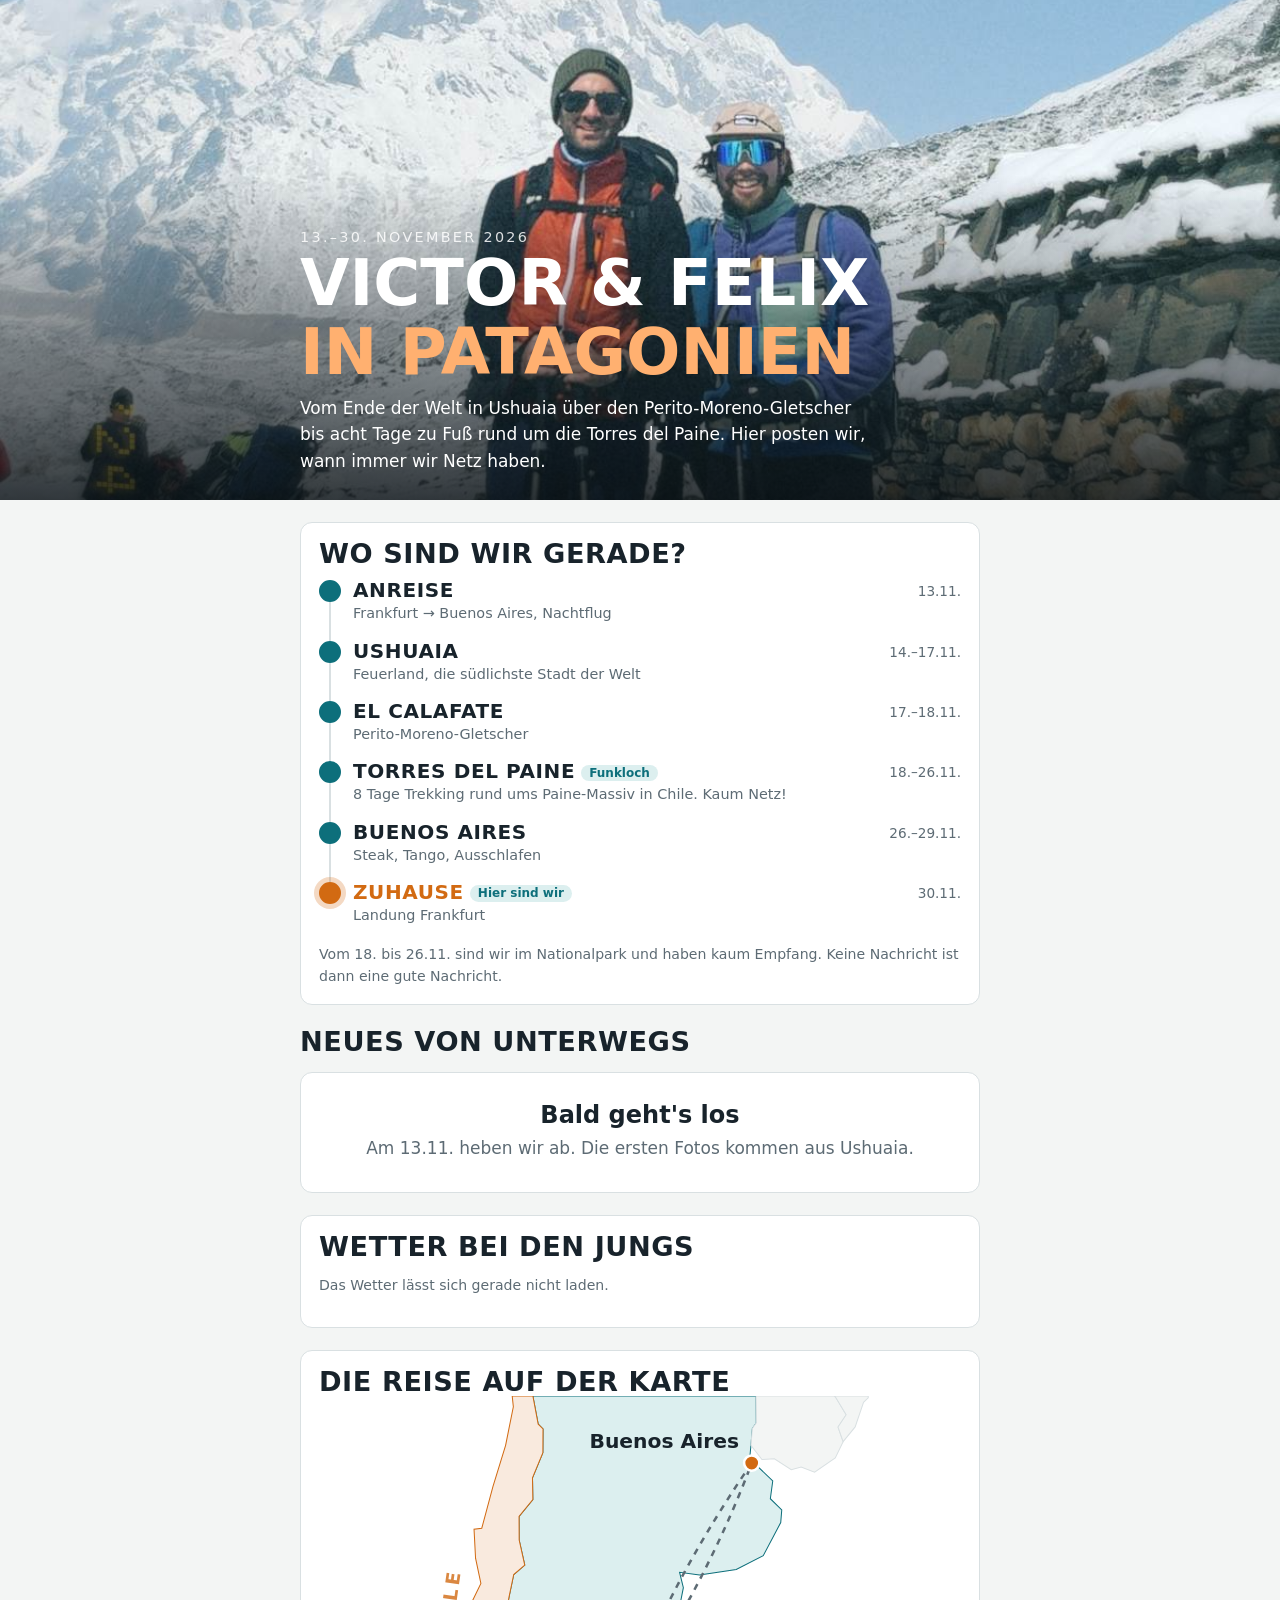
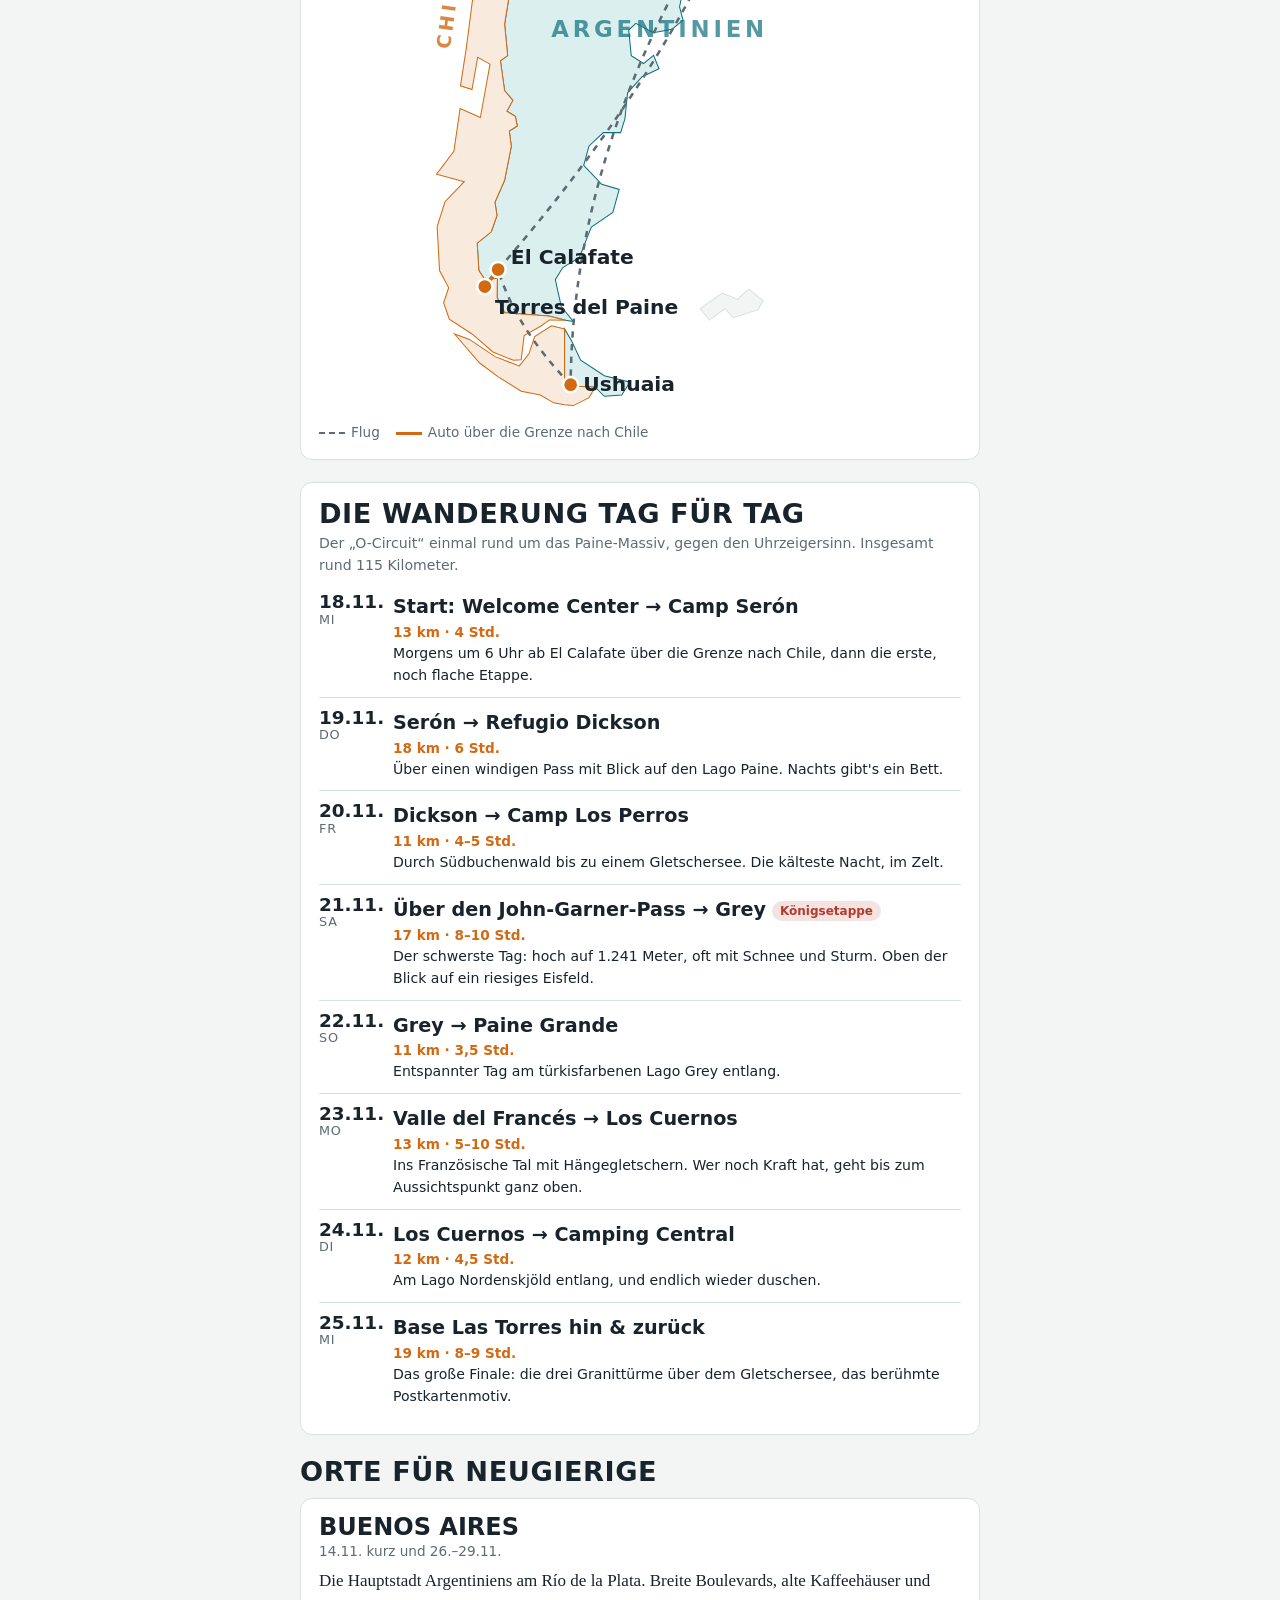
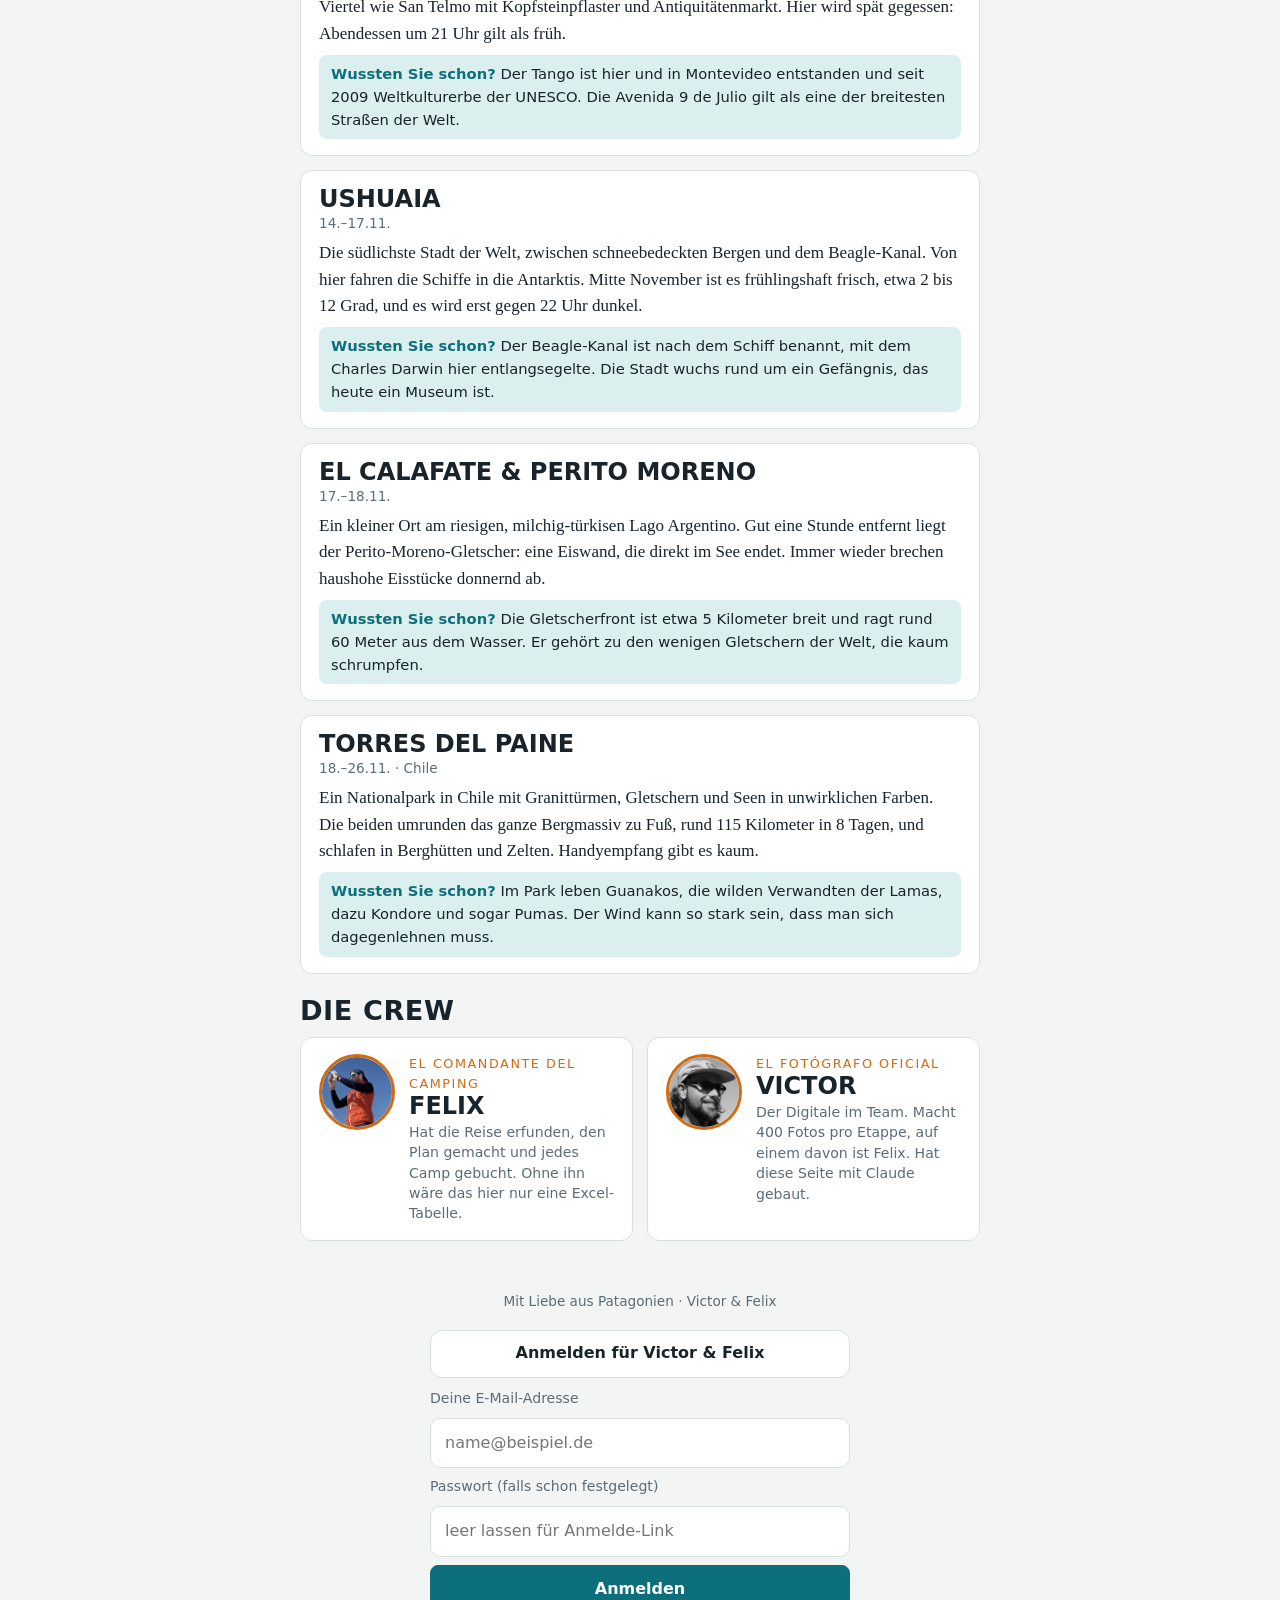
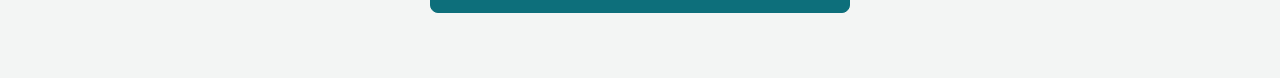
==== index.html @ fe99afdb "Trek: Etappen auswählbar mit Beschreibung, Tipps, Mini-Karte und Notizen; Offline-Karten-Empfehlung;" ====
<!DOCTYPE html>
<html lang="de">
<head>
<meta charset="utf-8">
<meta name="viewport" content="width=device-width, initial-scale=1, viewport-fit=cover">
<link rel="manifest" href="manifest-blog.webmanifest">
<link rel="apple-touch-icon" href="img/apple-touch-icon.png?v=2">
<link rel="icon" type="image/png" sizes="192x192" href="img/icon-192.png?v=2">
<meta name="apple-mobile-web-app-capable" content="yes">
<meta name="mobile-web-app-capable" content="yes">
<meta name="apple-mobile-web-app-status-bar-style" content="black-translucent">
<meta name="apple-mobile-web-app-title" content="Patagonien">
<meta name="theme-color" content="#18232b">
<title>Victor &amp; Felix in Patagonien</title>
<meta name="description" content="Unsere Reise durch Argentinien und Patagonien, 13.–30. November 2026">
<meta property="og:title" content="Victor & Felix in Patagonien">
<meta property="og:description" content="Fotos, Route und Lebenszeichen von unterwegs">
<meta property="og:image" content="img/hero.jpg">
<meta name="robots" content="noindex, nofollow">
<meta http-equiv="Content-Security-Policy" content="default-src 'self'; script-src 'self'; style-src 'self' 'unsafe-inline' https://fonts.googleapis.com; font-src https://fonts.gstatic.com; img-src 'self' data: blob: https://rmsdkukkshyendyhajdx.supabase.co; media-src 'self' blob: https://rmsdkukkshyendyhajdx.supabase.co; connect-src 'self' https://rmsdkukkshyendyhajdx.supabase.co wss://rmsdkukkshyendyhajdx.supabase.co https://api.open-meteo.com; base-uri 'self'; form-action 'self'; object-src 'none'">
<meta name="referrer" content="strict-origin-when-cross-origin">
<link rel="preconnect" href="https://fonts.googleapis.com">
<link rel="preconnect" href="https://fonts.gstatic.com" crossorigin>
<link href="https://fonts.googleapis.com/css2?family=Barlow+Condensed:wght@500;600;700&amp;family=Source+Serif+4:opsz,wght@8..60,400;8..60,600&amp;family=Source+Sans+3:wght@400;600;700&amp;display=swap" rel="stylesheet">
<style>@media (display-mode: standalone){.hero{padding-top:env(safe-area-inset-top)}}</style>
<link rel="stylesheet" href="style.css?v=16">
</head>
<body>
<div id="app"><p class="col" style="padding:40px 16px">Lädt …</p></div>
<div class="lb" id="lb" role="dialog" aria-modal="true" aria-label="Foto"><button type="button" id="lbClose">Schließen</button><img id="lbImg" alt=""></div>
<script src="vendor/supabase.js?v=2.45.4"></script>
<script src="config.js?v=16"></script>
<script src="data.js?v=16"></script>
<script src="app.js?v=16"></script>
</body>
</html>
---- style.css ----
:root{
  /* Layout: großes Foto oben, darunter Lebenszeichen, Wetter, Karte, Feed in einer Lesespalte (max 720px) */
  --bg:#f3f5f4; --surface:#ffffff; --ink:#18232b; --muted:#5d6b74; --line:#d9e0e2;
  --accent:#0d6f7b; --accent-soft:#dcefef; --trail:#d26a12; --ok:#2f7a45; --ok-soft:#e1f1e5; --crit:#b23a2e;
  --display:"Barlow Condensed","Arial Narrow",system-ui,sans-serif;
  --serif:"Source Serif 4",Georgia,serif;
  --body:"Source Sans 3",system-ui,-apple-system,"Segoe UI",sans-serif;
  color-scheme:light;
}
@media (prefers-color-scheme:dark){:root{--bg:#0e1418;--surface:#162027;--ink:#e4eaed;--muted:#97a5ae;--line:#26333c;--accent:#4fc2c8;--accent-soft:#143338;--trail:#f08a33;--ok:#6cc488;--ok-soft:#173022;--crit:#ef7d70;color-scheme:dark}}
*{box-sizing:border-box}
html,body{margin:0}
body{background:var(--bg);color:var(--ink);font-family:var(--body);font-size:17px;line-height:1.55;-webkit-text-size-adjust:100%}
h1,h2,h3{font-family:var(--display);font-weight:600;line-height:1.08;margin:0;text-wrap:balance}
h2{font-size:1.7rem;text-transform:uppercase;letter-spacing:.02em}
a{color:var(--accent)}
button,input,select,textarea{font:inherit;color:inherit}
:focus-visible{outline:3px solid var(--accent);outline-offset:2px}
.col{max-width:720px;margin:0 auto;padding-left:max(20px,env(safe-area-inset-left));padding-right:max(20px,env(safe-area-inset-right))}
.muted{color:var(--muted)} .small{font-size:.88rem}
.hero{position:relative;color:#fff;background:#18232b url("img/hero.jpg") center 18%/cover no-repeat;min-height:500px;display:flex;align-items:flex-end}
.hero::before{content:"";position:absolute;inset:0;background:linear-gradient(180deg,rgba(8,14,18,0) 35%,rgba(8,14,18,.82) 100%)}
.hero .col{position:relative;width:100%;padding-bottom:26px;padding-top:env(safe-area-inset-top)}
.eyebrow{font-family:var(--display);letter-spacing:.16em;text-transform:uppercase;font-size:.9rem;opacity:.85}
.hero h1{font-size:clamp(2.1rem,8vw,4rem);text-transform:uppercase}
.hero h1 span{color:#ffb070}
.hero p{margin:8px 0 0;max-width:34em}
main{display:grid;gap:22px;padding:22px 0 40px}
.card{background:var(--surface);border:1px solid var(--line);border-radius:12px;padding:16px 18px}
.status{display:grid;grid-template-columns:auto 1fr;gap:14px;align-items:center;border-left:6px solid var(--ok)}
.status .dot{width:14px;height:14px;border-radius:50%;background:var(--ok);box-shadow:0 0 0 6px var(--ok-soft)}
.status b{font-family:var(--display);font-size:1.5rem;font-weight:600;display:block;line-height:1.1}
.route{list-style:none;margin:10px 0 0;padding:0}
.route li{display:grid;grid-template-columns:22px 1fr auto;gap:12px;align-items:start;position:relative;padding-bottom:14px}
.route li::before{content:"";position:absolute;left:10px;top:18px;bottom:-2px;width:2px;background:var(--line)}
.route li:last-child::before{display:none}
.route .pin{width:22px;height:22px;border-radius:50%;border:3px solid var(--line);background:var(--surface);margin-top:2px;z-index:1}
.route li.done .pin{background:var(--accent);border-color:var(--accent)}
.route li.now .pin{background:var(--trail);border-color:var(--trail);box-shadow:0 0 0 5px color-mix(in srgb,var(--trail) 25%,transparent)}
.route .nm{font-family:var(--display);font-size:1.25rem;font-weight:600;text-transform:uppercase;letter-spacing:.03em;line-height:1.2}
.route li.now .nm{color:var(--trail)}
.route .ds{font-size:.9rem;color:var(--muted)}
.route .dt{font-size:.85rem;color:var(--muted);white-space:nowrap;padding-top:3px}
.tag{display:inline-block;font-size:.75rem;font-weight:700;padding:1px 8px;border-radius:999px;background:var(--accent-soft);color:var(--accent);margin-left:6px;vertical-align:middle;font-family:var(--body);letter-spacing:0;text-transform:none}
.tag.red{background:color-mix(in srgb,var(--crit) 14%,transparent);color:var(--crit)}
.crew{display:grid;grid-template-columns:repeat(auto-fit,minmax(260px,1fr));gap:14px}
.mate{display:grid;grid-template-columns:76px 1fr;gap:14px;align-items:start}
.mate img{width:76px;height:76px;border-radius:50%;object-fit:cover;border:3px solid var(--trail)}
.nick{display:block;font-family:var(--display);font-size:.8rem;letter-spacing:.12em;text-transform:uppercase;color:var(--trail)}
.mate .small{display:block;line-height:1.45;margin-top:4px}
.mate b{font-family:var(--display);font-size:1.5rem;text-transform:uppercase;display:block;line-height:1}
.post{display:grid;gap:10px}
.post .by{display:flex;gap:10px;align-items:center}
.post .by img{width:42px;height:42px;border-radius:50%;object-fit:cover}
.post .by b{display:block;line-height:1.1}
.post .txt{font-family:var(--serif);font-size:1.08rem;white-space:pre-wrap;margin:0}
.post .st{font-size:.85rem;font-weight:700;color:var(--ok)}
.media{display:grid;gap:4px;grid-template-columns:repeat(2,1fr);border-radius:10px;overflow:hidden}
.media.n1{grid-template-columns:1fr}
.media.n3>*:first-child{grid-column:1/-1}
.media button{border:0;padding:0;margin:0;background:var(--line);cursor:zoom-in;display:block;aspect-ratio:4/3}
.media.n1 button{aspect-ratio:auto}
.media img,.media video{width:100%;height:100%;object-fit:cover;display:block;background:#000}
.media video{aspect-ratio:auto;max-height:70vh;object-fit:contain}
.react{display:flex;flex-wrap:wrap;gap:6px;align-items:center}
.react button{border:1px solid var(--line);background:var(--bg);border-radius:999px;padding:6px 12px;min-height:40px;cursor:pointer;font-size:.95rem;font-variant-numeric:tabular-nums}
.react button.mine{border-color:var(--trail);background:color-mix(in srgb,var(--trail) 12%,var(--surface))}
.comments{display:grid;gap:8px;border-top:1px solid var(--line);padding-top:10px}
.cm{font-size:.95rem}
.cm b{font-weight:700}
.cm .muted{font-size:.8rem}
.cform{position:relative;display:grid;grid-template-columns:120px 1fr auto;gap:6px}
.cform input{border:1px solid var(--line);border-radius:8px;padding:7px 9px;background:var(--bg);min-width:0}
.btn{display:inline-flex;align-items:center;justify-content:center;gap:6px;border:1px solid var(--accent);background:var(--accent);color:#fff;border-radius:8px;padding:8px 14px;font-weight:600;cursor:pointer;text-decoration:none;font-size:.95rem}
.btn.ghost{background:transparent;color:var(--accent)}
.btn.wa{background:#1f8f4e;border-color:#1f8f4e}
.btn.small{padding:4px 10px;font-size:.82rem}
.btn.danger{background:transparent;border-color:var(--crit);color:var(--crit);padding:4px 10px;font-size:.82rem}
.btn:disabled{opacity:.5;cursor:wait}
.studio{border:2px dashed var(--trail)}
.studio h2{color:var(--trail)}
.studio form{display:grid;gap:10px;margin-top:10px}
.studio label{display:grid;gap:4px;font-size:.9rem;font-weight:600}
.studio input,.studio select,.studio textarea{border:1px solid var(--line);border-radius:8px;padding:8px 10px;background:var(--bg);font-weight:400;min-width:0}
.studio textarea{min-height:110px;resize:vertical}
.row2{display:grid;grid-template-columns:1fr 1fr;gap:10px}
.previews{display:flex;gap:6px;flex-wrap:wrap}
.previews img,.previews video{width:72px;height:72px;object-fit:cover;border-radius:6px;background:#000}
.msg{font-size:.9rem;min-height:1.2em}
.quick{display:flex;flex-wrap:wrap;gap:6px;align-items:center}
.quick .btn{min-height:40px}
.studio label.chk{display:flex;gap:8px;align-items:center;font-weight:400;font-size:.9rem}
.studio label.chk input{width:20px;height:20px}
.sharebox{background:color-mix(in srgb,#1f8f4e 10%,var(--surface));border:1px solid #1f8f4e;border-radius:10px;padding:12px 14px;display:grid;gap:8px}
.empty{text-align:center;padding:30px 18px}
.lb{position:fixed;inset:0;background:rgba(5,8,10,.92);display:none;align-items:center;justify-content:center;z-index:20;padding:16px}
.lb.on{display:flex}
.lb img{max-width:100%;max-height:100%;border-radius:6px}
.lb button{position:absolute;top:12px;right:12px;background:#fff;color:#000;border:0;border-radius:999px;padding:6px 14px;font-weight:700;cursor:pointer}
.map{display:block;width:100%;height:auto;max-height:620px}
.map .land{fill:var(--accent-soft);stroke:var(--accent);stroke-width:.8}
.map .chile{fill:color-mix(in srgb,var(--trail) 14%,var(--surface));stroke:var(--trail)}
.map .other{fill:var(--bg);stroke:var(--line);stroke-width:.8}
.map .fly{stroke:var(--muted);stroke-width:2;stroke-dasharray:5 5;fill:none}
.map .drive{stroke:var(--trail);stroke-width:3;fill:none}
.map text{font-family:var(--display);font-weight:600;fill:var(--ink)}
.legend{display:flex;gap:16px;flex-wrap:wrap;font-size:.85rem;color:var(--muted);margin-top:6px}
.legend i{display:inline-block;width:26px;height:0;border-top:2px dashed var(--muted);vertical-align:middle;margin-right:6px}
.legend i.d{border-top:3px solid var(--trail)}
.stage{display:grid;grid-template-columns:62px 1fr;gap:12px;padding:10px 0;border-bottom:1px solid var(--line)}
.stage:last-child{border-bottom:0}
.stage .dd{font-family:var(--display);font-weight:700;font-size:1.15rem;line-height:1.1}
.stage .dd span{display:block;font-size:.8rem;color:var(--muted);font-weight:500;text-transform:uppercase;letter-spacing:.06em}
.stage b{font-family:var(--display);font-size:1.2rem;font-weight:600}
.stage.now{background:color-mix(in srgb,var(--trail) 10%,transparent);border-radius:8px;padding:10px 8px}
.stage .km{font-size:.85rem;color:var(--trail);font-weight:700}
.places{display:grid;gap:14px}
.place h3{font-size:1.5rem;text-transform:uppercase}
.place .when{font-size:.85rem;color:var(--muted);margin-bottom:6px}
.place p{margin:0 0 8px;font-family:var(--serif)}
.fact{background:var(--accent-soft);border-radius:8px;padding:8px 12px;font-size:.92rem}
.fact b{color:var(--accent)}
.wxrow{display:grid;grid-template-columns:auto 1fr auto;gap:2px 12px;padding:10px 0;border-bottom:1px solid var(--line);align-items:center}
.wxrow:last-child{border-bottom:0}
.wxrow .ic{font-size:1.9rem;line-height:1}
.wxrow .t{font-family:var(--display);font-size:1.8rem;font-weight:600;line-height:1;text-align:right;font-variant-numeric:tabular-nums}
.wxrow .t small{font-size:1rem;color:var(--muted)}
.wxrow.cur{background:color-mix(in srgb,var(--trail) 10%,transparent);border-radius:8px;padding:10px 8px}
.days{display:flex;gap:6px;overflow-x:auto;grid-column:1/-1;margin-top:4px}
.days span{flex:0 0 auto;font-size:.78rem;background:var(--bg);border-radius:6px;padding:2px 7px;color:var(--muted);font-variant-numeric:tabular-nums}
.team{margin:18px auto 0;max-width:420px;display:grid;gap:10px;text-align:left}
.teambtn{width:100%;min-height:48px;border:1px solid var(--line);background:var(--surface);color:var(--ink);border-radius:12px;font-weight:600;font-size:1rem;cursor:pointer;display:flex;align-items:center;justify-content:center;gap:8px}
.login{display:grid;gap:8px}
.login input{border:1px solid var(--line);border-radius:10px;padding:12px 14px;background:var(--surface);font-size:16px;width:100%}
.login .btn{min-height:48px;font-size:1rem}
footer{padding-top:10px;padding-bottom:max(40px,calc(env(safe-area-inset-bottom) + 24px));font-size:.85rem;color:var(--muted);text-align:center}
.demo{background:#fff3cd;color:#6b4e00;text-align:center;font-size:.85rem;padding:6px}
input,select,textarea{font-size:16px}
.cform input{padding:10px 12px}
.cform .btn{min-height:44px}
@media (max-width:520px){
  body{font-size:16px}
  h2{font-size:1.45rem}
  .row2{grid-template-columns:1fr}
  .hero{min-height:420px;background-position:center 22%}
  .hero p{font-size:.98rem}
  main{gap:18px}
  .card{padding:14px 16px;border-radius:14px}
  .cform{grid-template-columns:1fr}
  .route .nm{font-size:1.1rem}
  .place h3{font-size:1.3rem}
  .post .txt{font-size:1.02rem}
}
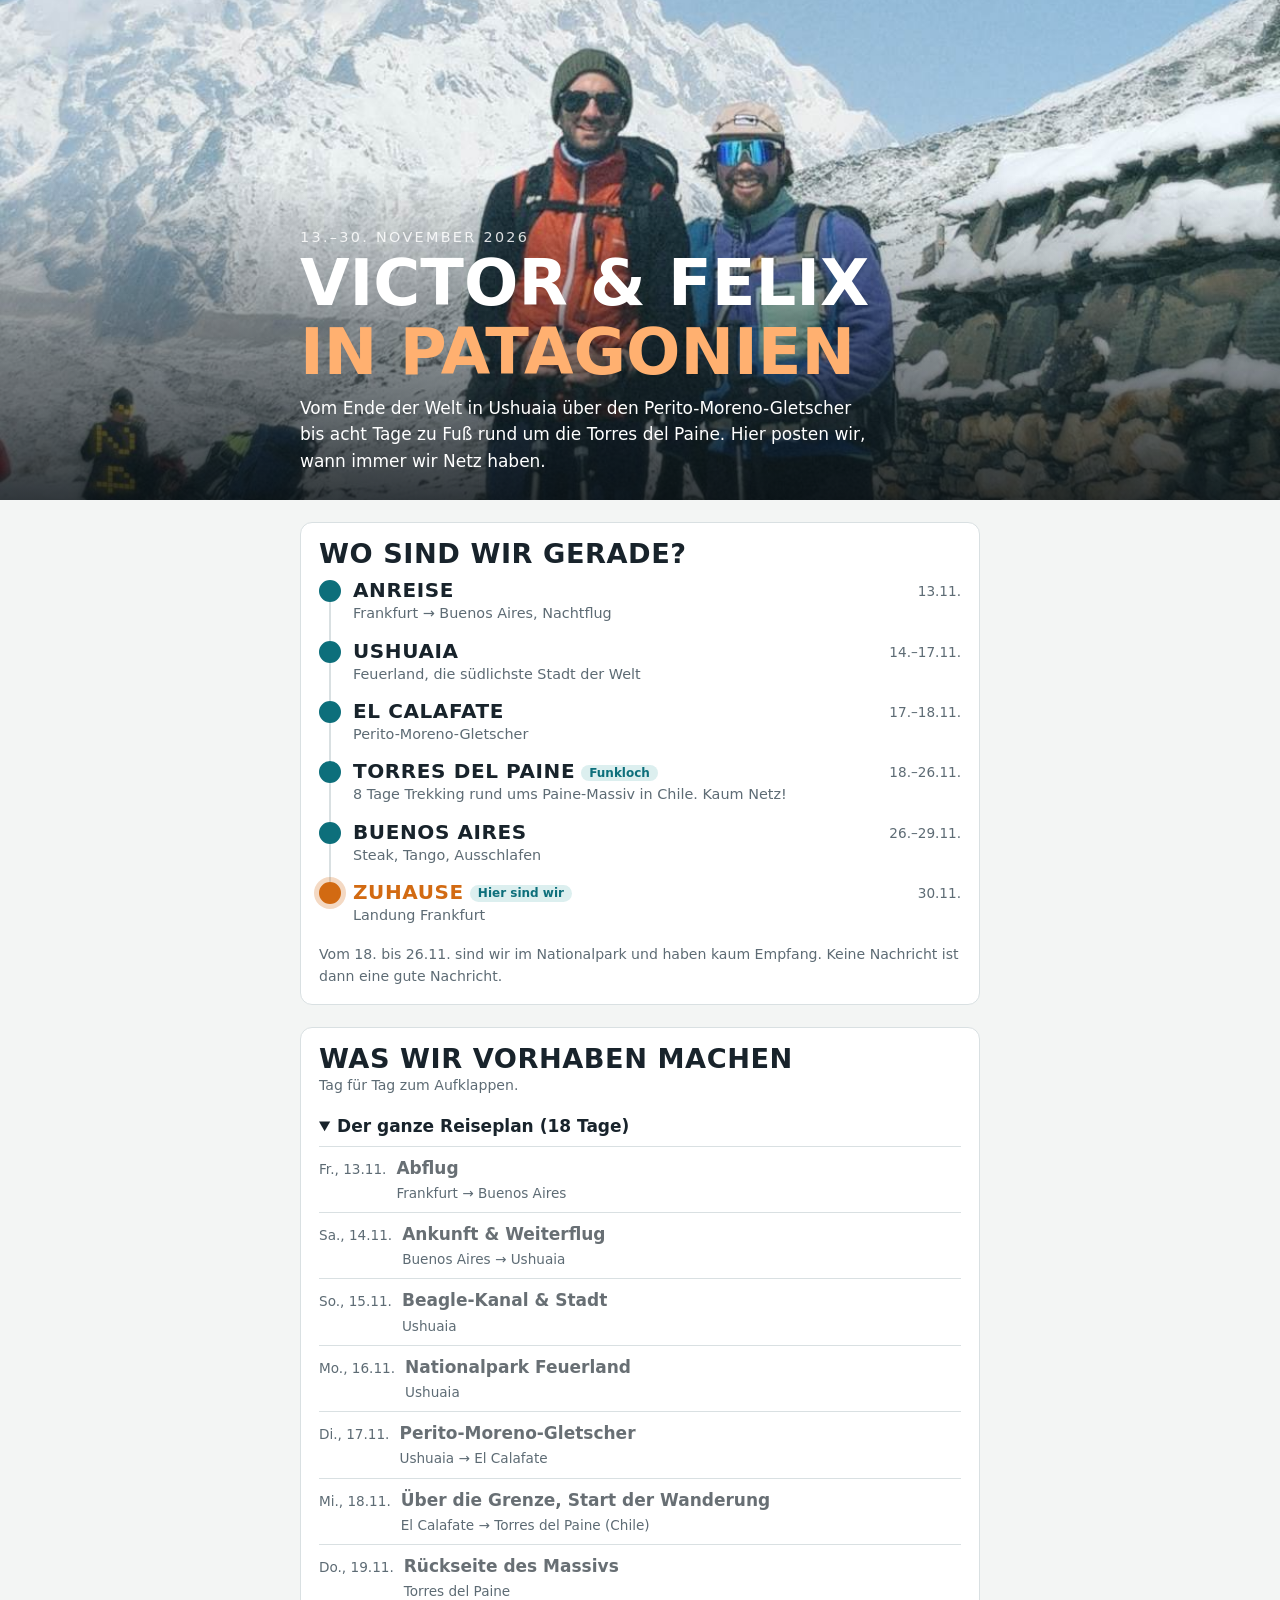
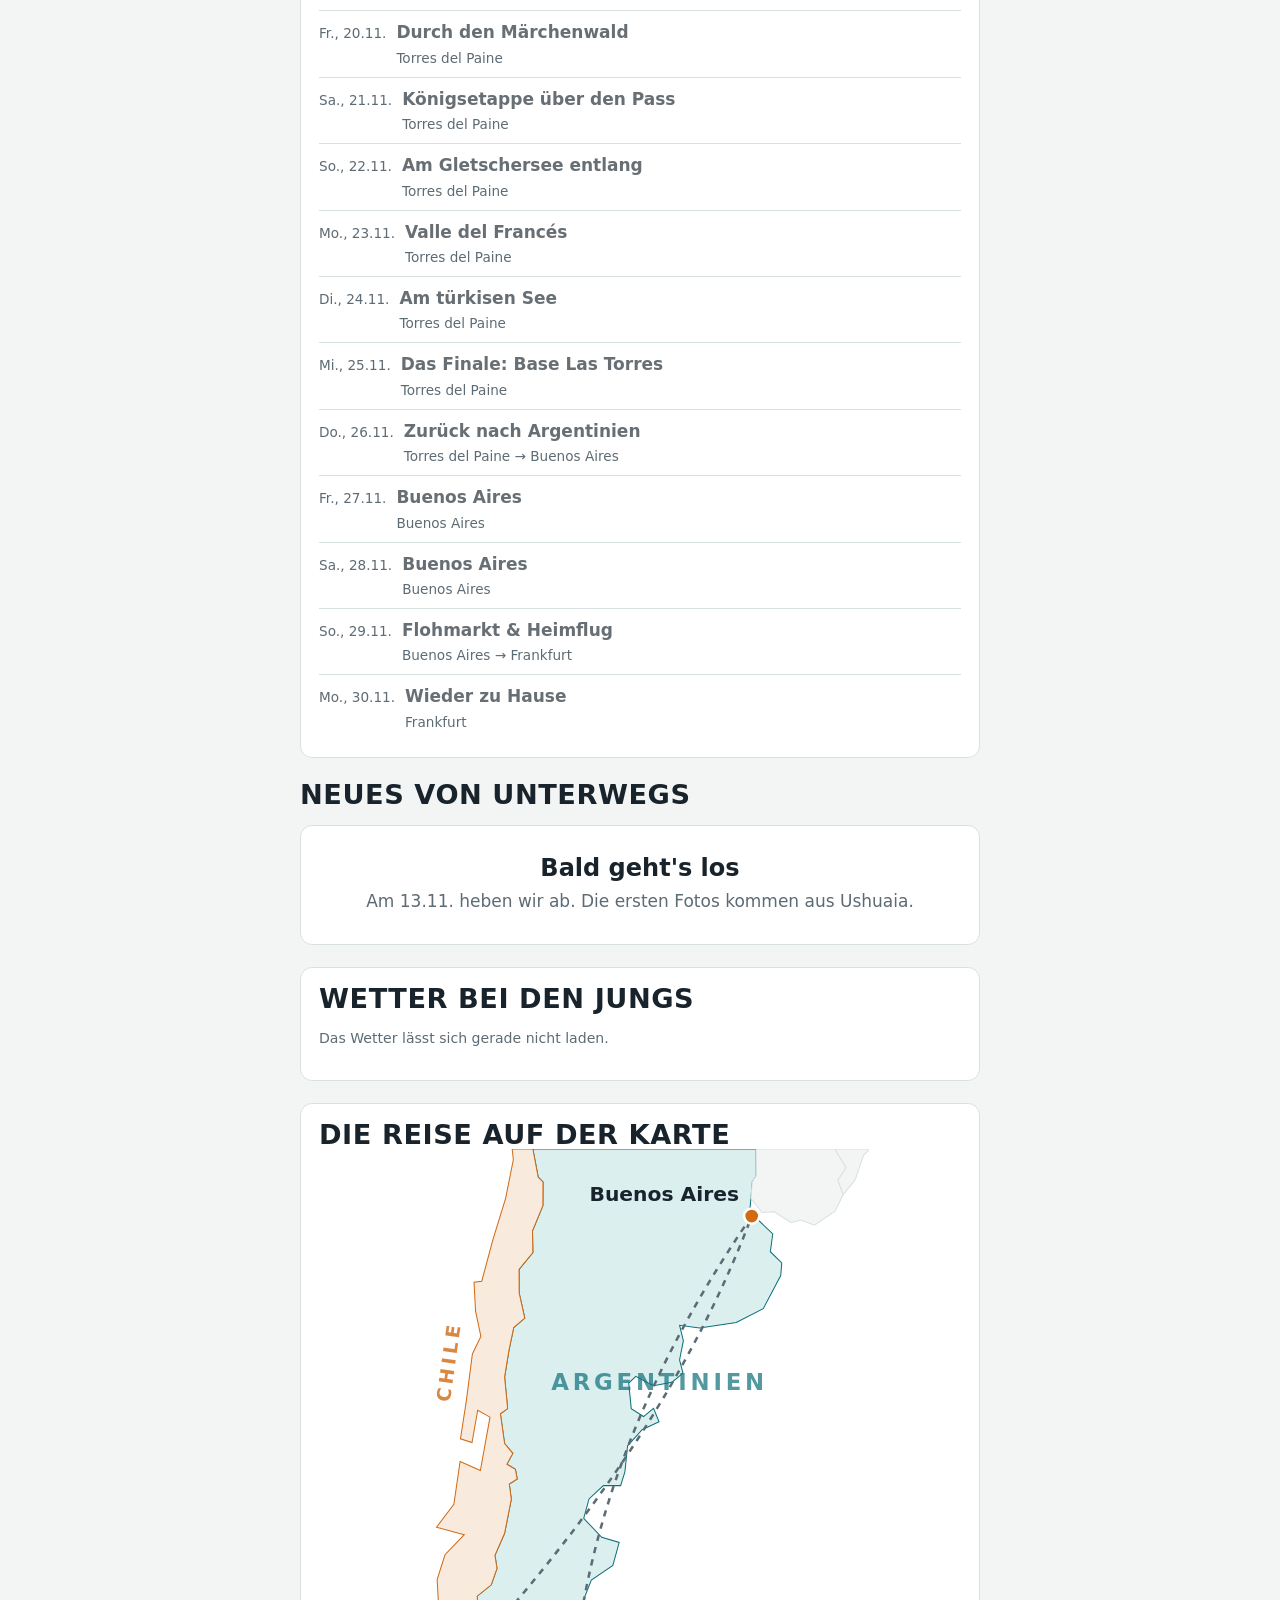
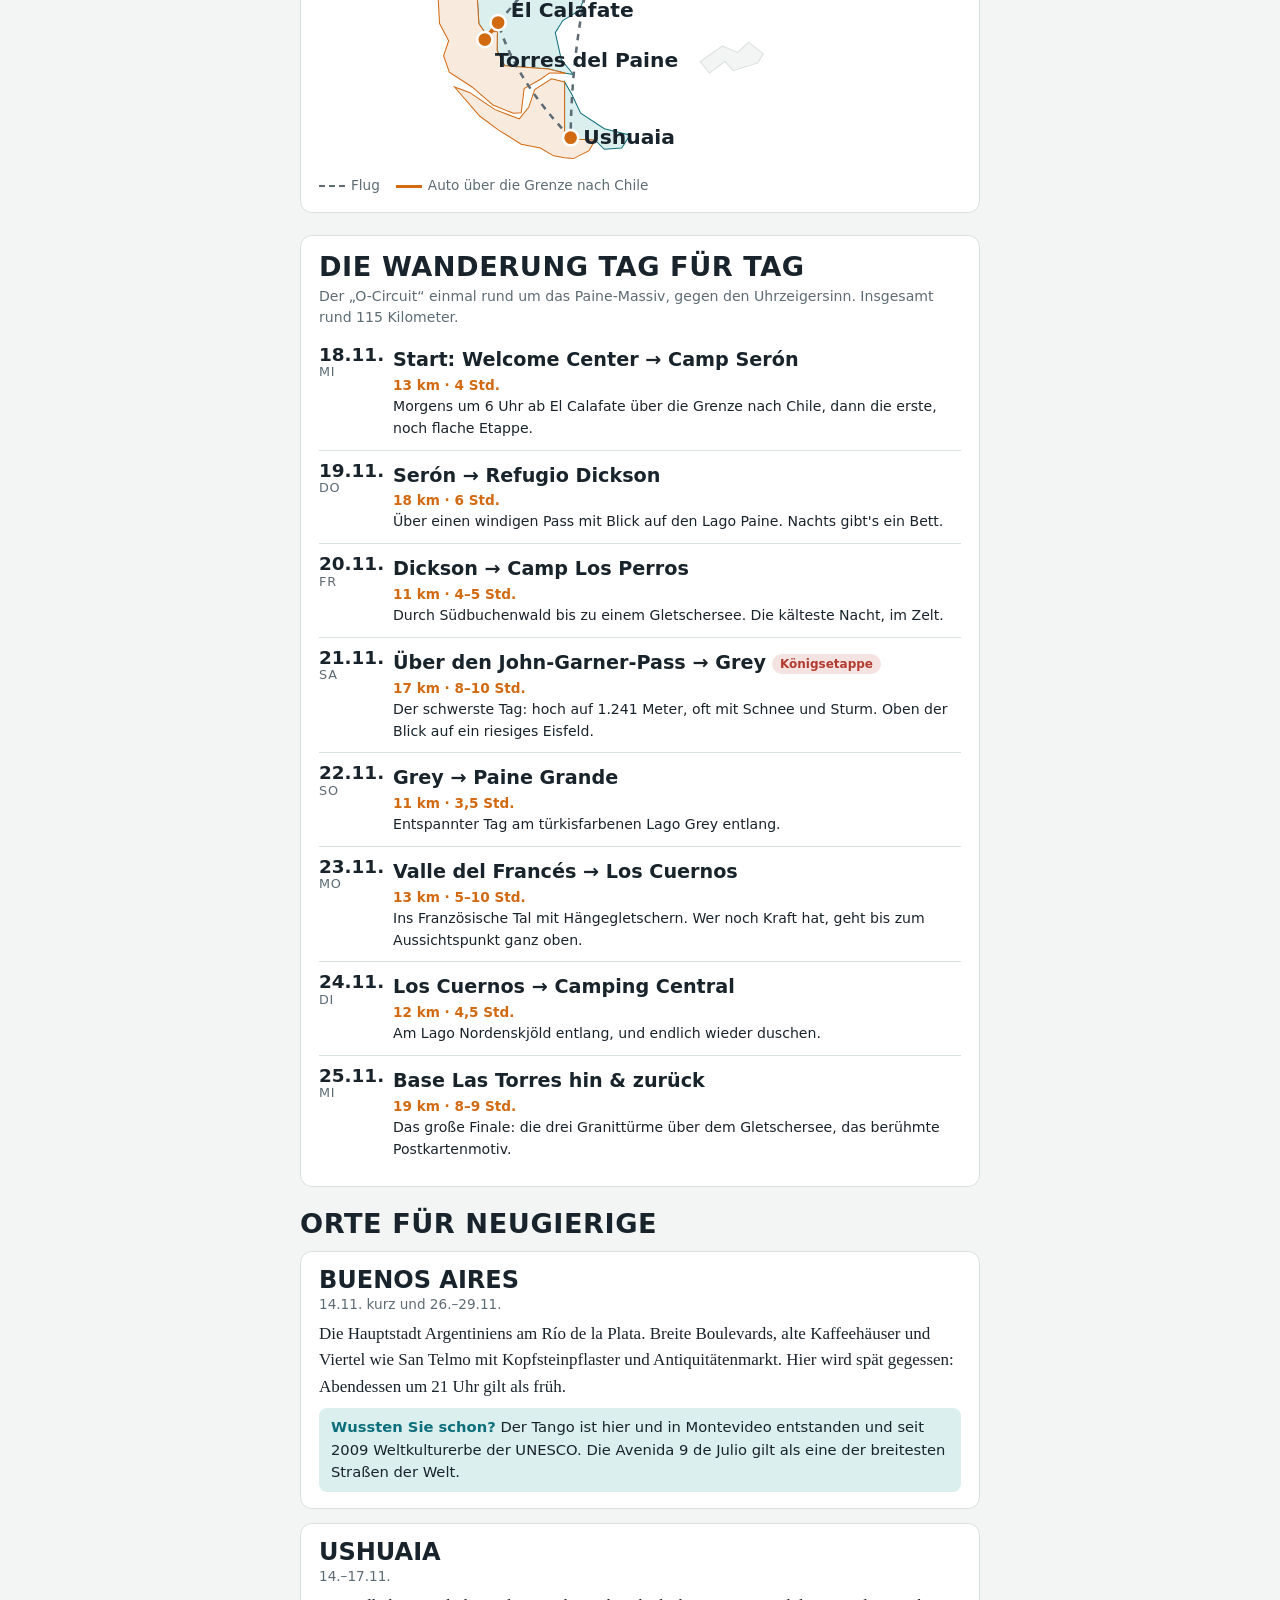
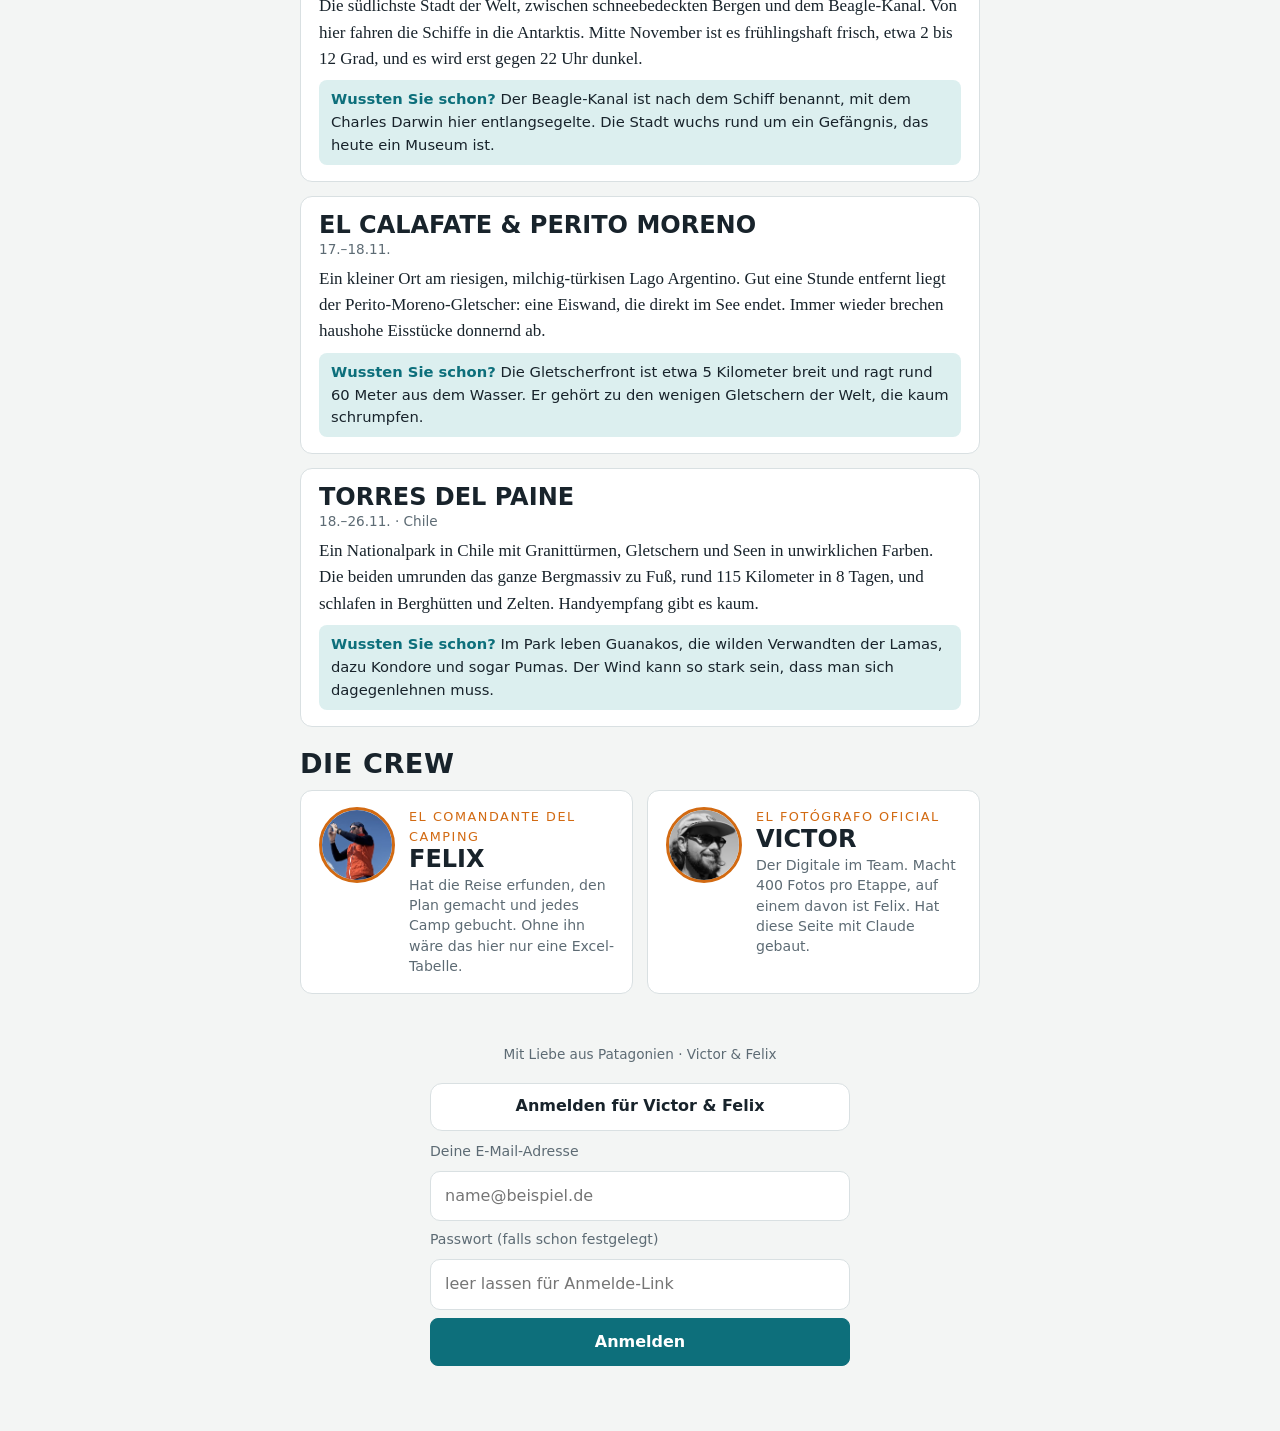
==== commit 0a0bb314: "Blog: Tagesplan für Familie (heute, morgen, ganzer Plan, ohne private Details); Cockpit: zurückgeste" ====
--- a/index.html
+++ b/index.html
@@ -23,14 +23,14 @@
 <link rel="preconnect" href="https://fonts.gstatic.com" crossorigin>
 <link href="https://fonts.googleapis.com/css2?family=Barlow+Condensed:wght@500;600;700&amp;family=Source+Serif+4:opsz,wght@8..60,400;8..60,600&amp;family=Source+Sans+3:wght@400;600;700&amp;display=swap" rel="stylesheet">
 <style>@media (display-mode: standalone){.hero{padding-top:env(safe-area-inset-top)}}</style>
-<link rel="stylesheet" href="style.css?v=16">
+<link rel="stylesheet" href="style.css?v=21">
 </head>
 <body>
 <div id="app"><p class="col" style="padding:40px 16px">Lädt …</p></div>
 <div class="lb" id="lb" role="dialog" aria-modal="true" aria-label="Foto"><button type="button" id="lbClose">Schließen</button><img id="lbImg" alt=""></div>
 <script src="vendor/supabase.js?v=2.45.4"></script>
-<script src="config.js?v=16"></script>
-<script src="data.js?v=16"></script>
-<script src="app.js?v=16"></script>
+<script src="config.js?v=21"></script>
+<script src="data.js?v=21"></script>
+<script src="app.js?v=21"></script>
 </body>
 </html>
--- a/style.css
+++ b/style.css
@@ -152,3 +152,16 @@
   .place h3{font-size:1.3rem}
   .post .txt{font-size:1.02rem}
 }
+
+/* Tagesplan im Blog */
+.planday{border-top:1px solid var(--line);padding:8px 0}
+.planday summary{cursor:pointer;list-style:none;display:grid;grid-template-columns:auto 1fr auto;gap:2px 10px;align-items:baseline}
+.planday summary::-webkit-details-marker{display:none}
+.planday .pd{color:var(--muted);font-size:.85rem;min-width:4.6em}
+.planday .pw{grid-column:2/4;color:var(--muted);font-size:.85rem}
+.planday ul{margin:6px 0 2px 1.1em;padding:0}
+.planday li{margin:3px 0}
+.planday.today{background:color-mix(in srgb,var(--accent,#d26a12) 8%,transparent);border-radius:10px;padding:8px 10px}
+.planday.past b{opacity:.65}
+.planall{margin-top:10px}
+.planall>summary{cursor:pointer;font-weight:600;padding:6px 0}
